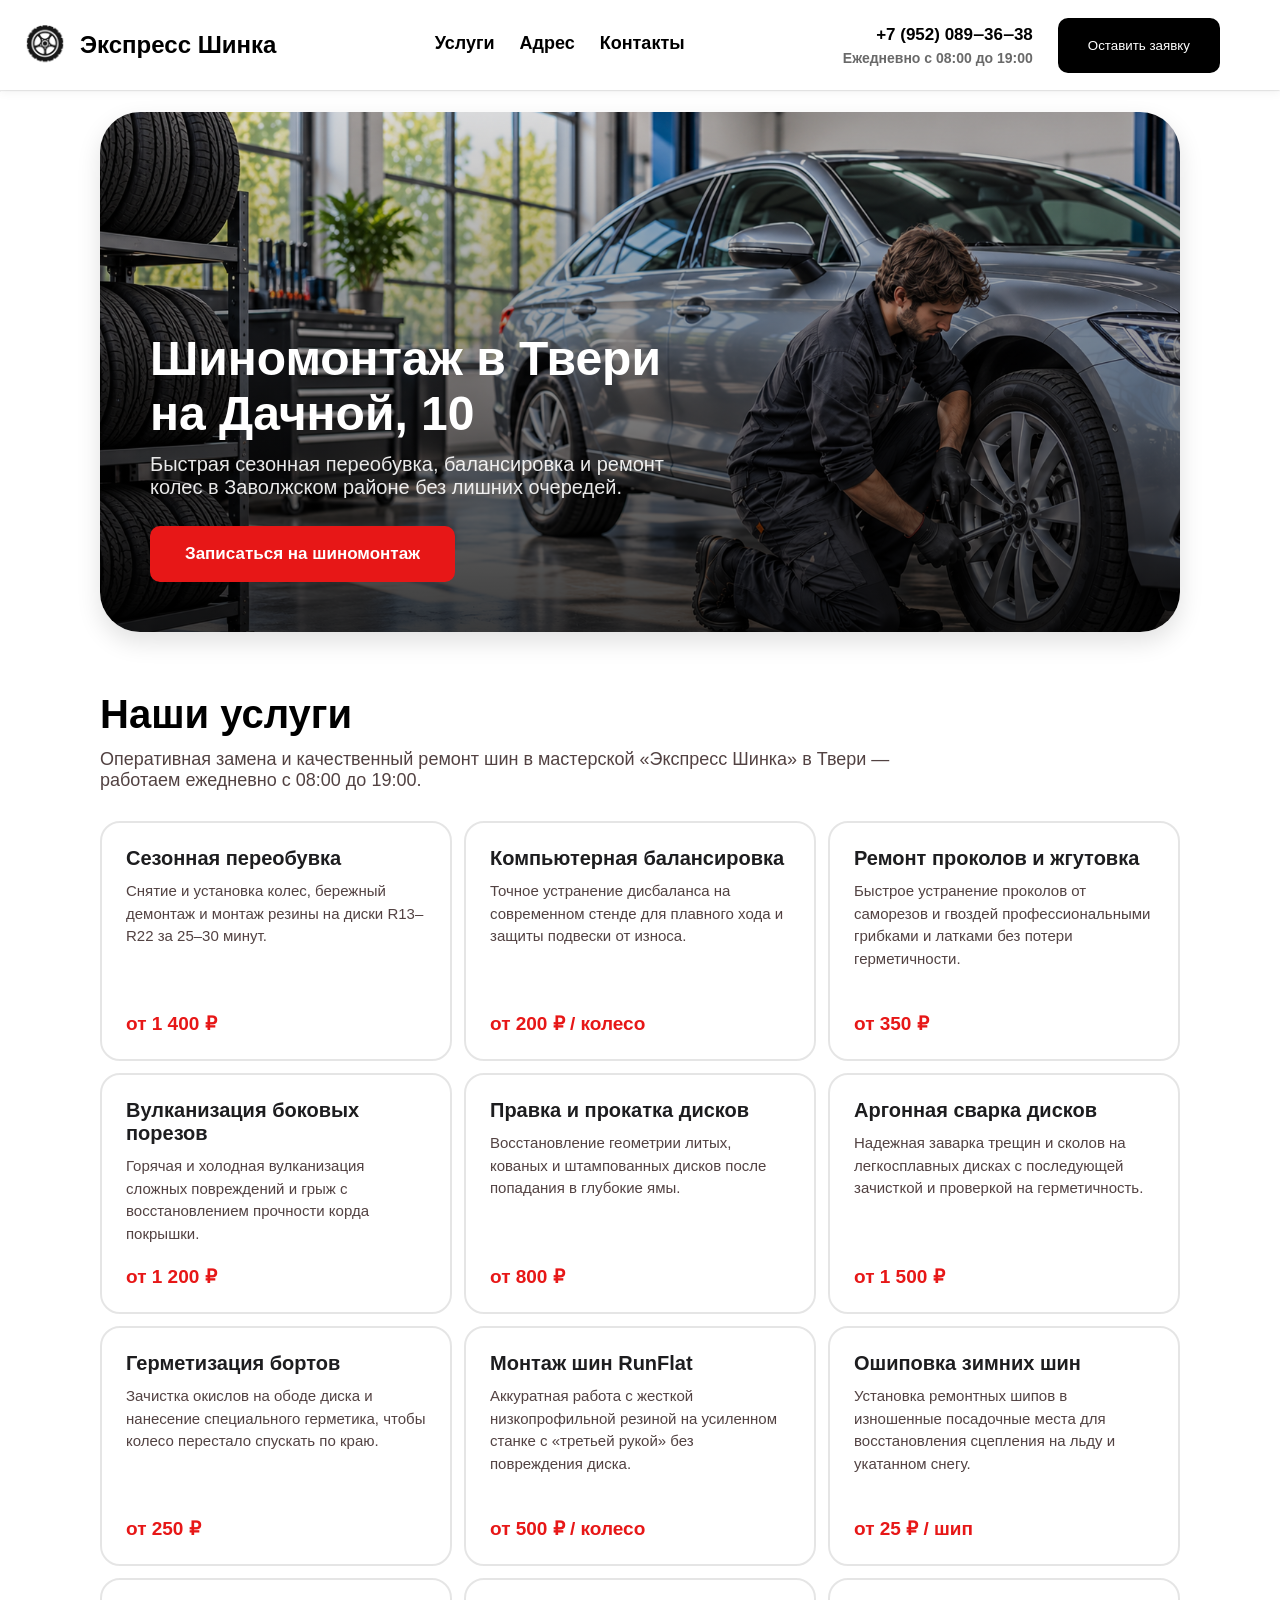
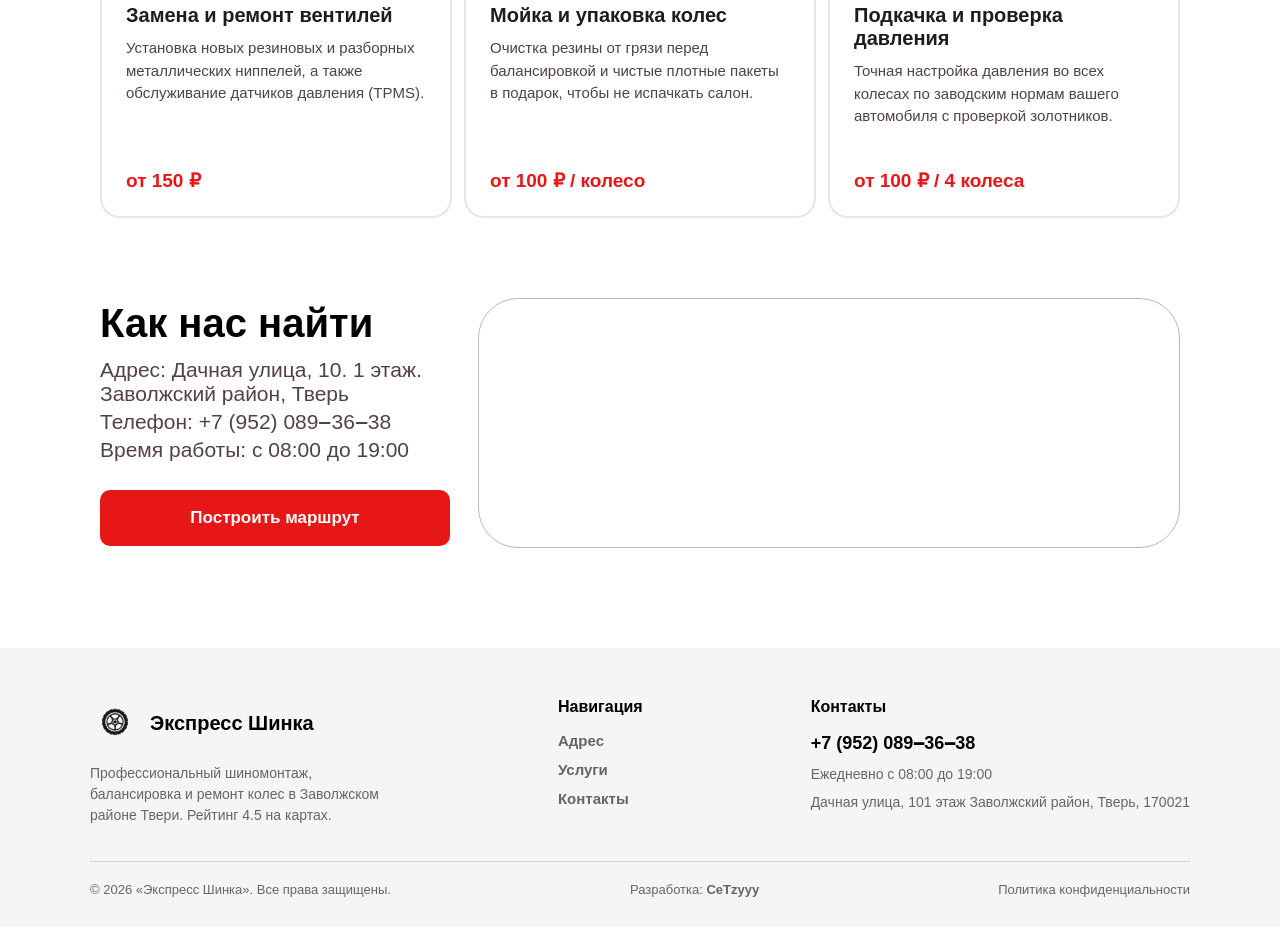
==== index.html @ 4cb29569 "Update index.html" ====
<!doctype html>
<html lang="ru">
  <head>
    <meta charset="UTF-8" />
    <meta name="viewport" content="width=device-width, initial-scale=1.0" />

    <meta name="viewport" content="width=device-width, initial-scale=1.0" />
    <title>Экспресс Шинка</title>
    <link rel="shortcut icon" href="images/favicon.ico" type="image/x-icon" />
    <link rel="stylesheet" href="style.css" />
  </head>
  <body>
    <header class="header">
      <div class="logo-container">
        <img src="images/logo.png" alt="Logo" class="logo-img" />
        <span class="logo">Экспресс Шинка </span>
      </div>

      <nav class="services">
        <a href="#services-section">Услуги</a>
        <a href="#address">Адрес</a>
        <a href="#contacts">Контакты</a>
      </nav>

      <ul class="nav">
        <li class="nav-links">
          <a class="phone" href="tel:+79520893638">+7 (952) 089‒36‒38</a>
          <a class="work-hours" href="#work-hours"
            >Ежедневно с 08:00 до 19:00</a
          >
        </li>
        <li>
          <button class="request-btn" type="button">Оставить заявку</button>
        </li>
        <li>
          <a class="phone-btn" href="tel:+79520893638" aria-label="Позвонить">
            <svg
              xmlns="http://www.w3.org/2000/svg"
              width="40"
              height="40"
              viewBox="0 0 40 40"
              fill="none"
            >
              <rect width="40" height="40" rx="10" fill="#F5F5F7" />
              <path
                d="M27.23 23.26l-2.54-.29a1.99 1.99 0 0 0-1.64.57l-1.84 1.84a15.045 15.045 0 0 1-6.59-6.59l1.85-1.85c.43-.43.64-1.03.57-1.64l-.29-2.52a2.001 2.001 0 0 0-1.99-1.77h-1.73c-1.13 0-2.07.94-2 2.07.53 8.54 7.36 15.36 15.89 15.89 1.13.07 2.07-.87 2.07-2v-1.73c.01-1.01-.75-1.86-1.76-1.98z"
                fill="#1D1D1F"
              />
            </svg>
          </a>
        </li>
        <li>
          <button
            class="menu-btn"
            type="button"
            aria-label="Меню"
            aria-expanded="false"
          >
            <svg
              xmlns="http://www.w3.org/2000/svg"
              width="40"
              height="40"
              viewBox="0 0 40 40"
              fill="none"
            >
              <rect width="40" height="40" rx="11" fill="#1C1C1E" />
              <rect
                x="13"
                y="14"
                width="14"
                height="2.8"
                rx="1.4"
                fill="#FFFFFF"
              />
              <rect
                x="13"
                y="18.6"
                width="14"
                height="2.8"
                rx="1.4"
                fill="#FFFFFF"
              />
              <rect
                x="13"
                y="23.2"
                width="9"
                height="2.8"
                rx="1.4"
                fill="#FFFFFF"
              />
            </svg>
          </button>
        </li>
      </ul>
      <nav class="mobile-menu" id="mobileMenu" aria-hidden="true">
        <a href="#services-section">Услуги</a>
        <a href="#address">Адрес</a>
        <a href="#contacts">Контакты</a>
      </nav>
    </header>
    <hr />
    <main>
      <div class="hero-container">
        <div class="hero-text">
          <h1>
            Шиномонтаж в Твери
            <span class="hero-address">на Дачной, 10</span>
          </h1>
          <p class="description">
            Быстрая сезонная переобувка, балансировка и ремонт колес в
            Заволжском районе без лишних очередей.
          </p>
          <button class="cta-button">Записаться на шиномонтаж</button>
        </div>
      </div>
      <div id="services-section" class="services-section">
        <div class="text-container">
          <h2 class="title">Наши услуги</h2>
          <p class="description">
            Оперативная замена и качественный ремонт шин в мастерской «Экспресс
            Шинка» в Твери — работаем ежедневно с 08:00 до 19:00.
          </p>
        </div>
        <div class="services-items">
          <div class="services-item" data-service="Сезонная переобувка">
            <h3 class="service-title">Сезонная переобувка</h3>
            <p class="service-description">
              Снятие и установка колес, бережный демонтаж и монтаж резины на
              диски R13–R22 за 25–30 минут.
            </p>
            <span class="service-price">от 1 400 ₽</span>
          </div>
          <div class="services-item" data-service="Компьютерная балансировка">
            <h3 class="service-title">Компьютерная балансировка</h3>
            <p class="service-description">
              Точное устранение дисбаланса на современном стенде для плавного
              хода и защиты подвески от износа.
            </p>
            <span class="service-price">от 200 ₽ / колесо</span>
          </div>
          <div class="services-item" data-service="Ремонт проколов и жгутовка">
            <h3 class="service-title">Ремонт проколов и жгутовка</h3>
            <p class="service-description">
              Быстрое устранение проколов от саморезов и гвоздей
              профессиональными грибками и латками без потери герметичности.
            </p>
            <span class="service-price">от 350 ₽</span>
          </div>
          <div
            class="services-item"
            data-service="Вулканизация боковых порезов"
          >
            <h3 class="service-title">Вулканизация боковых порезов</h3>
            <p class="service-description">
              Горячая и холодная вулканизация сложных повреждений и грыж с
              восстановлением прочности корда покрышки.
            </p>
            <span class="service-price">от 1 200 ₽</span>
          </div>
          <div class="services-item" data-service="Правка и прокатка дисков">
            <h3 class="service-title">Правка и прокатка дисков</h3>
            <p class="service-description">
              Восстановление геометрии литых, кованых и штампованных дисков
              после попадания в глубокие ямы.
            </p>
            <span class="service-price">от 800 ₽</span>
          </div>
          <div class="services-item" data-service="Аргонная сварка дисков">
            <h3 class="service-title">Аргонная сварка дисков</h3>
            <p class="service-description">
              Надежная заварка трещин и сколов на легкосплавных дисках с
              последующей зачисткой и проверкой на герметичность.
            </p>
            <span class="service-price">от 1 500 ₽</span>
          </div>
          <div class="services-item" data-service="Герметизация бортов">
            <h3 class="service-title">Герметизация бортов</h3>
            <p class="service-description">
              Зачистка окислов на ободе диска и нанесение специального
              герметика, чтобы колесо перестало спускать по краю.
            </p>
            <span class="service-price">от 250 ₽</span>
          </div>
          <div class="services-item" data-service="Монтаж шин RunFlat">
            <h3 class="service-title">Монтаж шин RunFlat</h3>
            <p class="service-description">
              Аккуратная работа с жесткой низкопрофильной резиной на усиленном
              станке с «третьей рукой» без повреждения диска.
            </p>
            <span class="service-price">от 500 ₽ / колесо</span>
          </div>
          <div class="services-item" data-service="Ошиповка зимних шин">
            <h3 class="service-title">Ошиповка зимних шин</h3>
            <p class="service-description">
              Установка ремонтных шипов в изношенные посадочные места для
              восстановления сцепления на льду и укатанном снегу.
            </p>
            <span class="service-price">от 25 ₽ / шип</span>
          </div>
          <div class="services-item" data-service="Замена и ремонт вентилей">
            <h3 class="service-title">Замена и ремонт вентилей</h3>
            <p class="service-description">
              Установка новых резиновых и разборных металлических ниппелей, а
              также обслуживание датчиков давления (TPMS).
            </p>
            <span class="service-price">от 150 ₽</span>
          </div>
          <div class="services-item" data-service="Мойка и упаковка колес">
            <h3 class="service-title">Мойка и упаковка колес</h3>
            <p class="service-description">
              Очистка резины от грязи перед балансировкой и чистые плотные
              пакеты в подарок, чтобы не испачкать салон.
            </p>
            <span class="service-price">от 100 ₽ / колесо</span>
          </div>
          <div
            class="services-item"
            data-service="Подкачка и проверка давления"
          >
            <h3 class="service-title">Подкачка и проверка давления</h3>
            <p class="service-description">
              Точная настройка давления во всех колесах по заводским нормам
              вашего автомобиля с проверкой золотников.
            </p>
            <span class="service-price">от 100 ₽ / 4 колеса</span>
          </div>
        </div>
      </div>
      <div id="preloader" class="preloader">
        <img
          src="images/logo.png"
          alt="Загрузка..."
          class="logo-spinner"
          draggable="false"
        />
      </div>
      <div id="address" class="map-wrapper">
        <div class="map-text">
          <h2>Как нас найти</h2>
          <ul class="map-text-address">
            <li>Адрес: Дачная улица, 10. ​1 этаж. Заволжский район, Тверь</li>
            <li>Телефон: +7 (952) 089‒36‒38</li>
            <li>Время работы: с 08:00 до 19:00</li>
          </ul>
          <a
            href="https://2gis.ru/tver/directions/points/35.898308%2C56.891932%3B6615297607869722%7C35.898296%2C56.891942%3B6615284722958337/firm/70000001074367140/35.898527%2C56.891854?m=35.898395%2C56.891757%2F21%2Fp%2F18.84%2Fr%2F-5.68"
            target="_blank"
            rel="noopener noreferrer"
            class="route-button"
          >
            Построить маршрут
          </a>
        </div>
        <iframe
          id="map_578209802"
          frameborder="0"
          width="100%"
          height="600px"
          src="https://makemap.2gis.ru/widget?data=[base64]"
          sandbox="allow-modals allow-forms allow-scripts allow-same-origin allow-popups allow-top-navigation-by-user-activation"
        ></iframe>
      </div>
    </main>
    <footer id="contacts" class="footer">
      <div class="footer-container">
        <div class="footer-top">
          <div class="footer-brand">
            <div class="logo-container">
              <img src="images/logo.png" alt="Logo" class="logo-img" />
              <span class="logo">Экспресс Шинка</span>
            </div>
            <p class="footer-desc">
              Профессиональный шиномонтаж, балансировка и ремонт колес в
              Заволжском районе Твери. Рейтинг 4.5 на картах.
            </p>
          </div>

          <nav class="footer-nav">
            <h4>Навигация</h4>
            <a href="#address">Адрес</a>
            <a href="#services-section">Услуги</a>
            <a href="#contacts">Контакты</a>
          </nav>

          <div class="footer-contacts">
            <h4>Контакты</h4>
            <a class="footer-phone" href="tel:+79520893638"
              >+7 (952) 089‒36‒38</a
            >
            <span class="footer-hours">Ежедневно с 08:00 до 19:00</span>
            <span class="footer-address"
              >Дачная улица, 10​1 этаж Заволжский район, Тверь, 170021</span
            >
          </div>
        </div>

        <hr class="footer-divider" />
        <div class="footer-bottom">
          <p>© 2026 «Экспресс Шинка». Все права защищены.</p>
          <a href="https://t.me/CeTzyyy" class="dev-credit">Разработка: <strong>CeTzyyy</strong></a>
          <a href="privacy.html">Политика конфиденциальности</a>
        </div>
      </div>
    </footer>
    <div class="modal-overlay" id="requestModal" aria-hidden="true">
      <div
        class="modal"
        role="dialog"
        aria-modal="true"
        aria-labelledby="modalTitle"
      >
        <button class="modal-close" type="button" aria-label="Закрыть">
          &times;
        </button>

        <h2 id="modalTitle" class="modal-title">Оставить заявку</h2>
        <p class="modal-subtitle">
          Перезвоним в течение 5 минут и подберём удобное время.
        </p>

        <form class="request-form" id="requestForm" novalidate>
          <div class="form-field">
            <label for="reqName">Ваше имя</label>
            <input
              type="text"
              id="reqName"
              name="name"
              placeholder="Иван"
              autocomplete="name"
              required
              minlength="2"
            />
            <!-- Honeypot: люди не видят, боты заполняют -->
            <input
              type="text"
              name="website"
              tabindex="-1"
              autocomplete="off"
              style="
                position: absolute;
                left: -9999px;
                width: 1px;
                height: 1px;
                opacity: 0;
              "
              aria-hidden="true"
            />
            <span class="form-error" data-error-for="reqName"></span>
          </div>

          <div class="form-field">
            <label for="reqPhone">Телефон</label>
            <input
              type="tel"
              id="reqPhone"
              name="phone"
              placeholder="+7 (___) ___-__-__"
              autocomplete="tel"
              required
              inputmode="tel"
            />
            <span class="form-error" data-error-for="reqPhone"></span>
          </div>

          <div class="form-field">
            <label for="reqService">Услуга</label>
            <select id="reqService" name="service">
              <option value="">— выберите услугу —</option>
              <option>Сезонная переобувка</option>
              <option>Компьютерная балансировка</option>
              <option>Ремонт проколов и жгутовка</option>
              <option>Вулканизация боковых порезов</option>
              <option>Правка и прокатка дисков</option>
              <option>Аргонная сварка дисков</option>
              <option>Герметизация бортов</option>
              <option>Монтаж шин RunFlat</option>
              <option>Ошиповка зимних шин</option>
              <option>Замена и ремонт вентилей</option>
              <option>Мойка и упаковка колес</option>
              <option>Подкачка и проверка давления</option>
              <option>Другое</option>
            </select>
            <span class="form-error" data-error-for="reqService"></span>
          </div>

          <div class="form-field">
            <label for="reqComment"
              >Комментарий <span class="optional">(необязательно)</span></label
            >
            <textarea
              id="reqComment"
              name="comment"
              rows="2"
              placeholder="Например: R17, летняя резина"
            ></textarea>
          </div>

          <label class="form-consent">
            <input type="checkbox" name="consent" required />
            <span>
              Согласен с
              <a href="privacy.html" target="_blank"
                >политикой конфиденциальности</a
              >
            </span>
          </label>
          <span class="form-error" data-error-for="consent"></span>

          <button type="submit" class="form-submit">Отправить заявку</button>

          <p class="form-status" id="formStatus" role="status"></p>
        </form>
      </div>
    </div>
    <script src="script-modal.js"></script>
    <script>
      window.addEventListener("load", function () {
        const preloader = document.getElementById("preloader");
        preloader.classList.add("hidden");
      });
    </script>
    <script>
      const heroBox = document.querySelector(".hero-text");

      heroBox.addEventListener("mousemove", (e) => {
        const rect = heroBox.getBoundingClientRect();
        const x = (e.clientX - rect.left) / rect.width - 0.5;
        const y = (e.clientY - rect.top) / rect.height - 0.5;

        heroBox.style.setProperty("--bg-x", `${-x * 35}px`);
        heroBox.style.setProperty("--bg-y", `${-y * 35}px`);
      });

      heroBox.addEventListener("mouseleave", () => {
        heroBox.style.setProperty("--bg-x", "0px");
        heroBox.style.setProperty("--bg-y", "0px");
      });
    </script>
  </body>
</html>
---- style.css ----
/* Общие стили */

html {
  scroll-behavior: smooth;
}

* {
  margin: 0;
  padding: 0;
  font-family: Arial, sans-serif;
  box-sizing: border-box;
}

body {
  background-color: hsl(0, 0%, 100%);
  overflow-x: hidden;
  min-height: 100vh;
  display: flex;
  flex-direction: column;
}

main {
  flex: 1;
  width: 100%;
}

hr {
  opacity: 0.2;
}

.header .nav li a,
.header button,
.header .nav svg {
  transition: 0.3s ease;
}

/* БЛОК-1 Шапка */

.header {
  display: flex;
  position: sticky;
  top: 0;
  z-index: 1000;
  backdrop-filter: blur(15px);
  background-color: #ffffff99;
  box-shadow: 0 2px 10px rgba(0, 0, 0, 0.06);
  align-items: center;
  justify-content: space-between;
  padding: 10px;
  margin: 0 auto;
  width: 100%;
}

.header .nav .nav-links .phone,
.header .request-btn {
  white-space: nowrap;
}

.header .nav {
  display: flex;
  list-style: none;
  flex-direction: row;
  gap: 25px;
  align-items: center;
  font-weight: 500;
}

.header .logo-container {
  display: flex;
  align-items: center;
}

.header .logo-container .logo {
  font-size: 24px;
  font-weight: 900;
  color: #000000;
}

.header .logo-container .logo-img {
  width: 70px;
  height: 70px;
  transition: 0.5s all;
}

.header .logo-container .logo-img:hover {
  animation: wheelRotate 1s ease-in-out infinite;
}

.header .nav .nav-links {
  display: flex;
  flex-direction: column;
  align-items: flex-end;
  gap: 5px;
}

.header .services {
  display: flex;
  align-items: center;
  justify-content: flex-start;
  gap: 25px;
  font-size: 18px;
  font-weight: 600;
  margin: 0 auto;
}

.header .services a {
  position: relative;
  text-decoration: none;
  color: #000000;
  padding-bottom: 4px;
  transition: color 0.3s ease;
}

.header .services a::after {
  content: "";
  position: absolute;
  left: 0;
  bottom: 0;
  width: 0;
  height: 2px;
  background-color: #000000;
  transition: width 0.4s ease;
}

.header .services a:hover {
  color: #524242;
}

.header .services a:hover::after {
  width: 100%;
}

.header .nav .nav-links .phone {
  font-size: 17px;
  font-weight: 700;
}

.header .nav .nav-links .work-hours {
  font-size: 14px;
  color: #00000096;
  font-weight: 700;
}

.header .nav li a {
  text-decoration: none;
  color: #000000;
}

.header .nav li a:hover {
  color: #524242;
}

.header .request-btn {
  padding: 20px 30px;
  background-color: #000000;
  color: #ffffff;
  border: none;
  cursor: pointer;
  border-radius: 10px;
}

.header .request-btn:hover {
  background-color: #524242;
}

.header .nav svg {
  display: none;
}

.header .nav svg:hover {
  cursor: pointer;
  opacity: 0.8;
}

.header .nav .phone-btn {
  display: inline-flex;
  align-items: center;
  justify-content: center;
  border-radius: 10px;
  transition:
    transform 0.2s ease,
    opacity 0.2s ease;
}

.header .nav .phone-btn:hover {
  transform: scale(1.05);
  opacity: 0.85;
}

/* Прелоадер */

.preloader {
  position: fixed;
  top: 0;
  left: 0;
  width: 100%;
  height: 100%;
  background-color: #ffffff;
  display: flex;
  justify-content: center;
  align-items: center;
  z-index: 9999;
  transition:
    opacity 0.4s ease,
    visibility 0.4s ease;
}

.preloader.hidden {
  opacity: 0;
  visibility: hidden;
}

.logo-spinner {
  width: 170px;
  height: 170px;
  object-fit: contain;
  user-select: none;
  animation: wheelRotate 1s infinite;
}

@keyframes wheelRotate {
  0% {
    transform: rotateZ(0);
  }
  100% {
    transform: rotateZ(360deg);
  }
}

/* БЛОК-2 Hero */

.hero-container {
  padding: 20px 10px;
  max-width: 1100px;
  margin: 0 auto;
}

.hero-container .hero-text {
  position: relative;
  overflow: hidden;
  display: flex;
  flex-direction: column;
  justify-content: flex-end;
  align-items: flex-start;
  min-height: 520px;
  gap: 12px;
  color: #ffffff;
  padding: 50px;
  border-radius: 40px;
  transition:
    transform 0.4s cubic-bezier(0.25, 0.8, 0.25, 1),
    box-shadow 0.4s ease;
  box-shadow: 0 10px 25px rgba(0, 0, 0, 0.12);
}

.hero-container .hero-text::before {
  content: "";
  position: absolute;
  inset: -25px;
  background:
    linear-gradient(180deg, rgba(0, 0, 0, 0.1) 0%, rgba(0, 0, 0, 0.8) 100%),
    url("images/main.png");
  background-size: cover;
  background-position: center;
  z-index: -1;
  transform: translate3d(var(--bg-x, 0px), var(--bg-y, 0px), 0) scale(1);
  transition: transform 0.25s ease-out;
}

.hero-container .hero-text:hover {
  transform: translateY(-6px);
  box-shadow: 0 24px 48px rgba(0, 0, 0, 0.28);
}

.hero-container .hero-text:hover::before {
  transform: translate3d(var(--bg-x, 0px), var(--bg-y, 0px), 0) scale(1.04);
}

.hero-container .hero-text > * {
  position: relative;
  z-index: 1;
}

.hero-container .hero-text h1 {
  font-size: 48px;
  font-weight: 900;
  line-height: 1.15;
  max-width: 58%;
}

.hero-container .hero-text .description {
  font-size: 20px;
  font-weight: 500;
  max-width: 58%;
  color: #ffffffe7;
}

.hero-container button {
  margin-top: 15px;
  padding: 18px 35px;
  font-weight: 700;
  font-size: 17px;
  white-space: nowrap;
  background-color: #e71717;
  color: #ffffff;
  border: none;
  cursor: pointer;
  border-radius: 10px;
  transition: 0.3s ease;
}

.hero-container button:hover {
  background-color: #b51515;
}

/* БЛОК-3 Services */

.services-section {
  padding: 40px 10px;
  max-width: 1100px;
  margin: 0 auto;
  width: 100%;
  box-sizing: border-box;
}

.services-section .text-container {
  display: flex;
  gap: 12px;
  width: 80%;
  flex-direction: column;
  margin-bottom: 30px;
}

.services-section .text-container .title {
  font-weight: 700;
  font-size: 40px;
}

.services-section .text-container .description {
  color: #524242;
  font-weight: 500;
  font-size: 18px;
}

.services-section .services-items {
  display: grid;
  gap: 12px;
  grid-template-columns: repeat(auto-fit, minmax(300px, 1fr));
}

.services-section .services-items .services-item {
  display: flex;
  flex-direction: column;
  align-items: flex-start;
  text-align: start;
  padding: 24px;
  width: 100%;
  min-height: 240px;
  box-sizing: border-box;
  border: 2px solid #0000001a;
  border-radius: 20px;
  transition:
    border-color 0.2s ease,
    transform 0.2s ease;
}

.services-section .services-items .services-item:hover {
  cursor: pointer;
  border-color: #e717174b;
}

.services-section .services-items .service-title {
  font-size: 20px;
  font-weight: 700;
  margin: 0 0 10px 0;
  color: #1d1d1f;
}

.services-section .services-items .service-description {
  font-size: 15px;
  line-height: 1.5;
  color: #524242;
  margin: 0 0 20px 0;
}

.services-section .services-items .service-price {
  margin-top: auto;
  font-size: 19px;
  font-weight: 700;
  color: #e71717;
}

/* БЛОК-4 Map */

.map-wrapper {
  display: flex;
  padding: 40px 10px;
  max-width: 1100px;
  margin: 0 auto;
  width: 100%;
  justify-content: space-between;
}

.map-wrapper iframe {
  width: 65%;
  height: 250px;
  border-radius: 40px;
  border: 1px solid rgba(0, 0, 0, 0.275);
}

.map-wrapper .map-text {
  display: flex;
  gap: 10px;
  justify-content: space-evenly;
  flex-direction: column;
}

.map-wrapper .map-text h2 {
  font-size: 40px;
}

.map-wrapper .map-text .map-text-address {
  display: flex;
  width: 350px;
  flex-direction: column;
  gap: 4px;
  list-style: none;
  color: #524242;
  font-weight: 400;
  font-size: 21px;
}

.map-wrapper .map-text .route-button {
  display: inline-block;
  box-sizing: border-box;
  margin-top: 15px;
  padding: 18px 35px;
  font-weight: 700;
  text-decoration: none;
  text-align: center;
  font-size: 17px;
  width: 350px;
  max-width: 100%;
  white-space: nowrap;
  background-color: #e71717;
  color: #ffffff;
  border: none;
  cursor: pointer;
  border-radius: 10px;
  transition: background-color 0.3s ease;
}

.map-wrapper .map-text .route-button:hover {
  background-color: #b51515;
}

/* БЛОК-5 Footer */

.footer {
  background-color: #f5f5f7;
  margin-top: 60px;
  padding: 50px 10px 30px;
  color: #000000;
}

.footer-container {
  max-width: 1100px;
  margin: 0 auto;
}

.footer-top {
  display: flex;
  justify-content: space-between;
  align-items: flex-start;
  gap: 40px;
  margin-bottom: 35px;
}

.footer-brand {
  max-width: 300px;
}

.footer-brand .logo-container {
  display: flex;
  align-items: center;
  gap: 10px;
  margin-bottom: 15px;
}

.footer-brand .logo-img {
  width: 50px;
  height: 50px;
}

.footer-brand .logo {
  font-size: 20px;
  font-weight: 900;
}

.footer-desc {
  font-size: 14px;
  line-height: 1.5;
  color: #00000096;
}

.footer-nav,
.footer-contacts {
  display: flex;
  flex-direction: column;
  gap: 12px;
}

.footer h4 {
  font-size: 16px;
  font-weight: 700;
  margin-bottom: 4px;
}

.footer-nav a,
.footer-contacts a {
  text-decoration: none;
  color: #00000096;
  font-size: 15px;
  font-weight: 600;
  transition: 0.3s ease;
}

.footer-nav a:hover,
.footer-contacts a:hover {
  color: #000000;
}

.footer-contacts .footer-phone {
  font-size: 18px;
  font-weight: 700;
  color: #000000;
}

.footer-hours,
.footer-address {
  font-size: 14px;
  color: #00000096;
}

.footer-divider {
  border: none;
  border-top: 1px solid #000000;
  opacity: 0.15;
  margin-bottom: 20px;
}

.footer-bottom {
  display: flex;
  justify-content: space-between;
  align-items: center;
  font-size: 13px;
  color: #00000096;
}

.footer-bottom a {
  color: #00000096;
  text-decoration: none;
  transition: 0.3s ease;
}

.footer-bottom a:hover {
  color: #000000;
}

/* БЛОК-6 Модальное окно заявки */

.modal-overlay {
  position: fixed;
  inset: 0;
  background: rgba(0, 0, 0, 0.55);
  backdrop-filter: blur(4px);
  display: flex;
  align-items: center;
  justify-content: center;
  padding: 20px;
  z-index: 10000;
  opacity: 0;
  visibility: hidden;
  transition:
    opacity 0.25s ease,
    visibility 0.25s ease;
}

.modal-overlay.open {
  opacity: 1;
  visibility: visible;
}

.modal {
  position: relative;
  background: #ffffff;
  border-radius: 24px;
  padding: 36px 32px 32px;
  width: 100%;
  max-width: 460px;
  max-height: 90vh;
  overflow-y: auto;
  box-shadow: 0 25px 60px rgba(0, 0, 0, 0.3);
  transform: translateY(20px) scale(0.98);
  transition: transform 0.3s cubic-bezier(0.25, 0.8, 0.25, 1);
}

.modal-overlay.open .modal {
  transform: translateY(0) scale(1);
}

.modal-close {
  position: absolute;
  top: 14px;
  right: 14px;
  width: 36px;
  height: 36px;
  border: none;
  background: #f5f5f7;
  border-radius: 10px;
  font-size: 24px;
  line-height: 1;
  color: #1d1d1f;
  cursor: pointer;
  transition: background 0.2s ease;
}

.modal-close:hover {
  background: #e8e8ec;
}

.modal-title {
  font-size: 26px;
  font-weight: 900;
  margin-bottom: 6px;
  color: #1d1d1f;
}

.modal-subtitle {
  font-size: 15px;
  color: #524242;
  margin-bottom: 24px;
  line-height: 1.5;
}

.form-field {
  display: flex;
  flex-direction: column;
  gap: 6px;
  margin-bottom: 16px;
}

.form-field label {
  font-size: 14px;
  font-weight: 700;
  color: #1d1d1f;
}

.form-field .optional {
  font-weight: 400;
  color: #00000080;
}

.form-field input,
.form-field select,
.form-field textarea {
  width: 100%;
  padding: 14px 16px;
  font-size: 16px;
  font-family: inherit;
  color: #1d1d1f;
  background: #f5f5f7;
  border: 2px solid transparent;
  border-radius: 12px;
  outline: none;
  transition:
    border-color 0.2s ease,
    background 0.2s ease;
  box-sizing: border-box;
}

.form-field textarea {
  resize: vertical;
  min-height: 60px;
}

.form-field input:focus,
.form-field select:focus,
.form-field textarea:focus {
  background: #ffffff;
  border-color: #e71717;
}

.form-field input.invalid,
.form-field select.invalid,
.form-field textarea.invalid {
  border-color: #e71717;
  background: #fff5f5;
}

.form-error {
  font-size: 13px;
  color: #e71717;
  min-height: 16px;
  line-height: 1.2;
}

.form-consent {
  display: flex;
  align-items: flex-start;
  gap: 10px;
  font-size: 13px;
  color: #524242;
  line-height: 1.4;
  cursor: pointer;
  margin-bottom: 4px;
}

.form-consent input {
  width: 18px;
  height: 18px;
  margin-top: 2px;
  flex-shrink: 0;
  accent-color: #e71717;
  cursor: pointer;
}

.form-consent a {
  color: #e71717;
  text-decoration: underline;
}

.form-submit {
  width: 100%;
  margin-top: 12px;
  padding: 18px 24px;
  font-size: 17px;
  font-weight: 700;
  color: #ffffff;
  background: #e71717;
  border: none;
  border-radius: 12px;
  cursor: pointer;
  transition:
    background 0.25s ease,
    transform 0.15s ease;
}

.form-submit:hover {
  background: #b51515;
}

.form-submit:active {
  transform: scale(0.98);
}

.form-submit:disabled {
  background: #c0c0c0;
  cursor: not-allowed;
}

.form-status {
  margin-top: 14px;
  font-size: 14px;
  text-align: center;
  min-height: 20px;
}

.form-status.success {
  color: #1a8f3c;
  font-weight: 600;
}

.form-status.error {
  color: #e71717;
  font-weight: 600;
}

body.modal-open {
  overflow: hidden;
}

/* БЛОК-7 Бургер и мобильное меню */

.header .nav .menu-btn {
  background: none;
  border: none;
  padding: 0;
  cursor: pointer;
  border-radius: 11px;
  transition:
    transform 0.2s ease,
    box-shadow 0.2s ease;
  display: inline-flex;
  align-items: center;
  justify-content: center;
}

.header .nav .menu-btn:hover {
  transform: scale(1.06);
  box-shadow: 0 4px 12px rgba(0, 0, 0, 0.15);
}

.header .nav .menu-btn:active {
  transform: scale(0.94);
}

.header .nav .menu-btn svg {
  display: block;
  transition: transform 0.3s ease;
}

.header .nav .menu-btn[aria-expanded="true"] svg {
  transform: rotate(90deg);
}

.header .nav .menu-btn .icon-close {
  display: none;
}

.header .nav .menu-btn[aria-expanded="true"] .icon-burger {
  display: none;
}

.header .nav .menu-btn[aria-expanded="true"] .icon-close {
  display: block;
}

.mobile-menu {
  position: absolute;
  top: calc(100% + 8px);
  right: 10px;
  min-width: 200px;
  background: #ffffff;
  border-radius: 16px;
  border: 1px solid #e5e5e5;
  box-shadow:
    0 4px 12px rgba(0, 0, 0, 0.08),
    0 12px 32px rgba(0, 0, 0, 0.18);
  padding: 8px;
  display: none;
  flex-direction: column;
  gap: 2px;
  z-index: 999;
}

.mobile-menu.open {
  display: flex;
  animation: menuFadeIn 0.18s ease-out;
}

@keyframes menuFadeIn {
  from {
    opacity: 0;
    transform: translateY(-6px);
  }
  to {
    opacity: 1;
    transform: translateY(0);
  }
}

.mobile-menu a {
  padding: 14px 16px;
  border-radius: 10px;
  color: #1d1d1f;
  text-decoration: none;
  font-weight: 600;
  font-size: 16px;
  transition:
    background 0.2s ease,
    color 0.2s ease;
}

.mobile-menu a:hover {
  background: #f5f5f7;
  color: #e71717;
}

/* БЛОК-8 Медиазапросы */

@media (min-width: 751px) {
  .header .nav .menu-btn {
    display: none;
  }
}

@media (max-width: 900px) {
  .header .services {
    display: none;
  }
}

@media (max-width: 750px) {
  /* Hero */
  .hero-container {
    padding: 12px 10px;
  }

  .hero-container .hero-text {
    padding: 24px 20px 28px;
    min-height: 420px;
    border-radius: 24px;
    gap: 10px;
  }

  .hero-container .hero-text h1 {
    font-size: 28px;
    max-width: 100%;
    line-height: 1.2;
  }

  .hero-container .hero-text h1 .hero-address {
    display: none;
  }

  .hero-container .hero-text .description {
    font-size: 15px;
    line-height: 1.4;
    max-width: 100%;
  }

  .hero-container .hero-text button {
    margin-top: 8px;
    padding: 14px 24px;
    font-size: 15px;
    width: 100%;
  }

  /* Шапка */
  .header {
    align-items: center;
    justify-content: space-between;
    gap: 10px;
    width: 100%;
  }

  .header .nav .nav-links,
  .address {
    display: none;
  }

  .header .nav svg {
    display: block;
  }

  .header .nav .phone-btn svg {
    display: block;
    width: 40px;
    height: 40px;
  }

  .header .nav {
    flex-direction: row;
    flex-wrap: nowrap;
    justify-content: flex-end;
    align-items: center;
    gap: 15px;
    width: auto;
  }

  /* Карта */
  .map-wrapper {
    flex-direction: column;
    justify-content: center;
    gap: 20px;
    width: 100%;
    padding: 24px 10px;
  }

  .map-wrapper iframe {
    width: 100%;
    height: 300px;
    border-radius: 20px;
  }

  .map-wrapper .map-text {
    gap: 12px;
  }

  .map-wrapper .map-text h2 {
    font-size: 24px;
    line-height: 1.2;
  }

  .map-wrapper .map-text .map-text-address {
    width: 100%;
    font-size: 15px;
    line-height: 1.5;
    gap: 6px;
    color: #524242;
  }

  .map-wrapper .map-text .route-button {
    width: 100%;
    font-size: 15px;
    padding: 14px 20px;
    margin-top: 8px;
    border-radius: 10px;
  }

  /* Футер */
  .footer {
    margin-top: 24px;
    padding: 32px 16px 20px;
    text-align: center;
  }

  .footer-top {
    flex-direction: column;
    align-items: center;
    text-align: center;
    gap: 24px;
    margin-bottom: 24px;
  }

  .footer-brand {
    max-width: 100%;
    display: flex;
    flex-direction: column;
    align-items: center;
  }

  .footer-brand .logo-container {
    justify-content: center;
    margin-bottom: 10px;
  }

  .footer-brand .logo-img {
    width: 40px;
    height: 40px;
  }

  .footer-brand .logo {
    font-size: 17px;
  }

  .footer-desc {
    font-size: 13px;
    line-height: 1.5;
    color: #00000096;
    max-width: 320px;
    margin: 0 auto;
  }

  .footer-nav,
  .footer-contacts {
    width: 100%;
    max-width: 320px;
    align-items: center;
    gap: 8px;
    margin: 0 auto;
  }

  .footer h4 {
    font-size: 12px;
    text-transform: uppercase;
    letter-spacing: 0.5px;
    color: #00000060;
    margin-bottom: 6px;
    font-weight: 700;
  }

  .footer-nav a,
  .footer-contacts a {
    font-size: 14px;
    padding: 2px 0;
    color: #000000;
    font-weight: 600;
    transition: color 0.2s ease;
  }

  .footer-nav a:hover,
  .footer-contacts a:hover {
    color: #e71717;
  }

  .footer-contacts .footer-phone {
    font-size: 16px;
    margin-bottom: 4px;
  }

  .footer-hours,
  .footer-address {
    font-size: 12px;
    color: #00000070;
    line-height: 1.4;
  }

  .footer-address {
    margin-top: 4px;
  }

  .footer-divider {
    margin: 0 0 14px;
  }

  .footer-bottom {
    flex-direction: column;
    align-items: center;
    text-align: center;
    gap: 6px;
    font-size: 11px;
    color: #00000060;
  }

  .footer-bottom a {
    color: #00000060;
    font-size: 11px;
    padding: 2px 0;
  }

  .footer-bottom a:hover {
    color: #e71717;
  }
}

@media (max-width: 500px) {
  /* Модалка */
  .modal {
    padding: 28px 20px 24px;
    border-radius: 20px;
  }

  .modal-title {
    font-size: 22px;
  }

  /* Hero */
  .hero-container .hero-text {
    min-height: 380px;
    padding: 20px 16px 24px;
    border-radius: 20px;
  }

  .hero-container .hero-text h1 {
    font-size: 24px;
  }

  .hero-container .hero-text .description {
    font-size: 14px;
  }

  .hero-container .hero-text button {
    padding: 13px 20px;
    font-size: 14px;
  }

  /* Шапка */
  .header .logo-container .logo {
    font-size: 18px;
  }

  .header .logo-container .logo-img {
    width: 45px;
    height: 45px;
  }

  .header .nav {
    gap: 10px;
  }

  .header .request-btn {
    padding: 15px;
    font-size: 14px;
  }

  /* Услуги */
  .services-section .text-container {
    width: 100%;
  }

  .services-section .text-container .title {
    font-size: 28px;
  }

  .services-section .services-items {
    grid-template-columns: 1fr;
  }
}

@media (max-width: 450px) {
  .header .request-btn {
    display: none;
  }
}
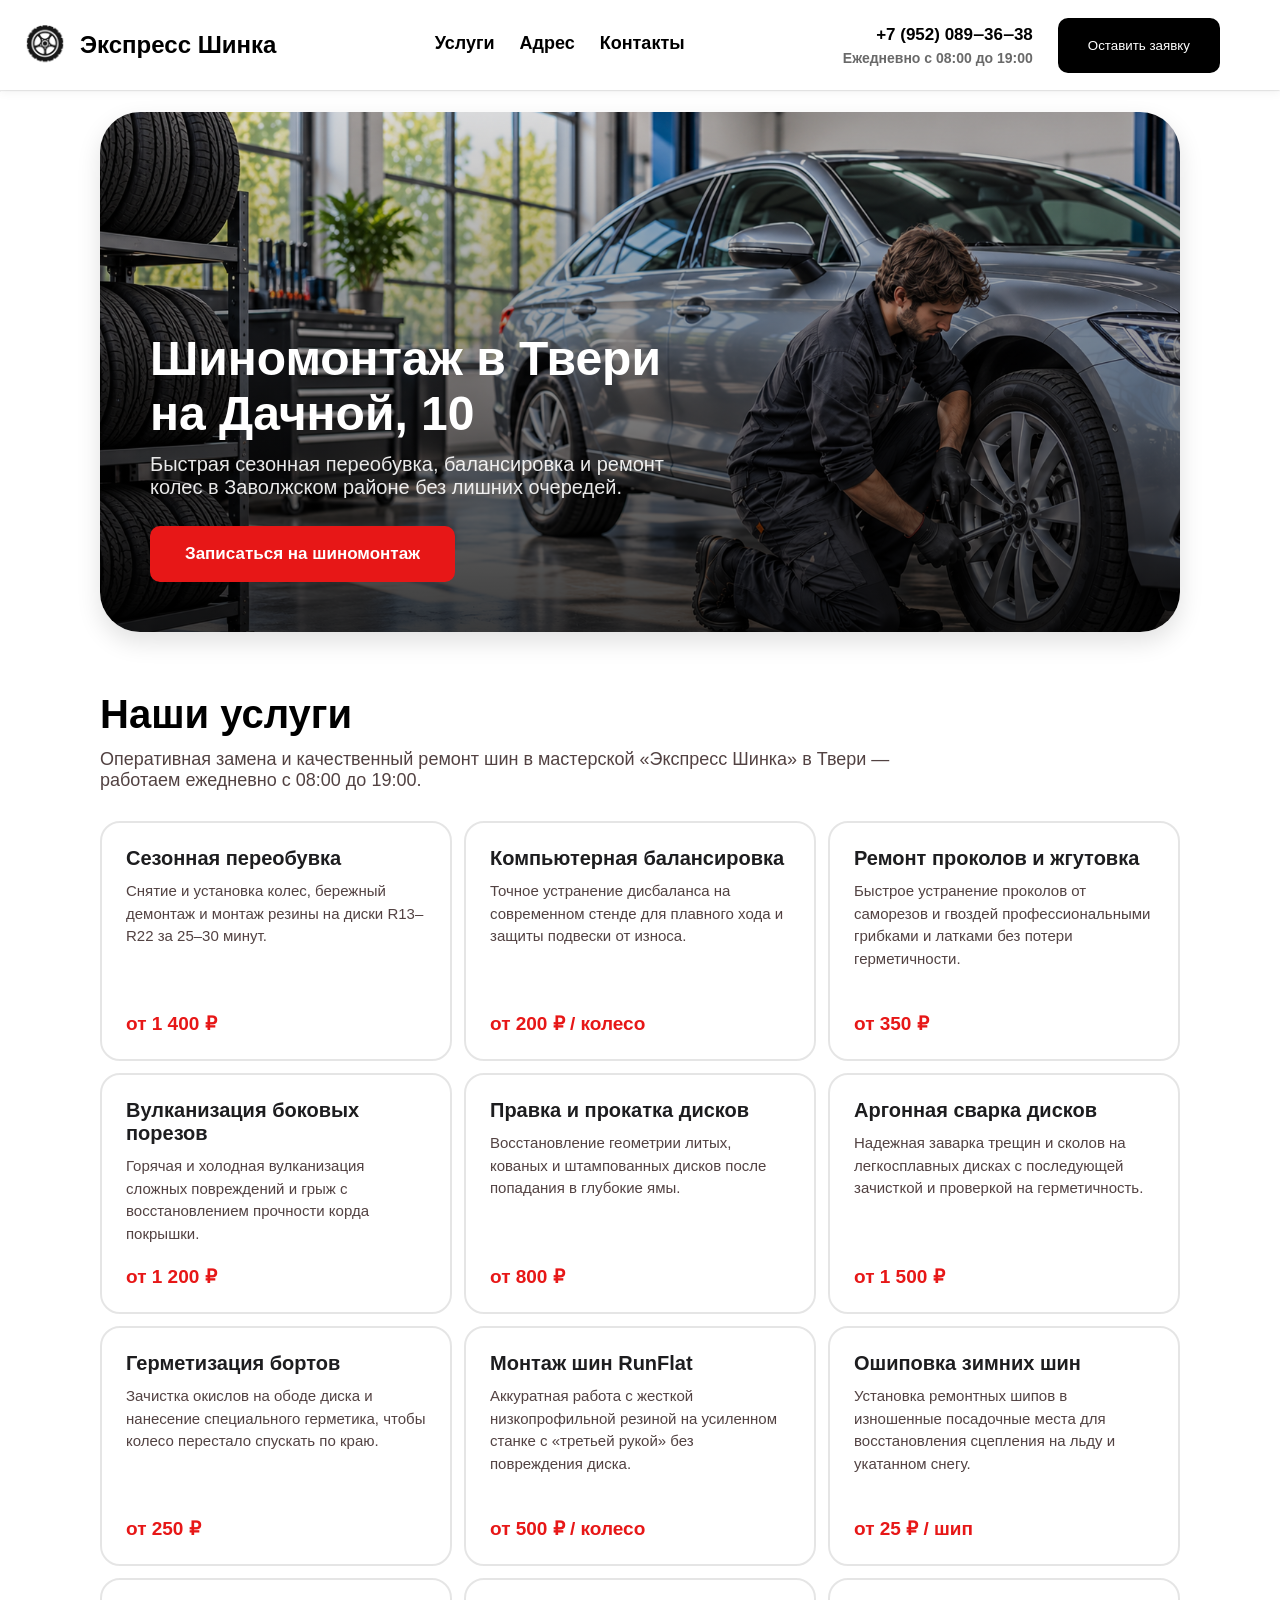
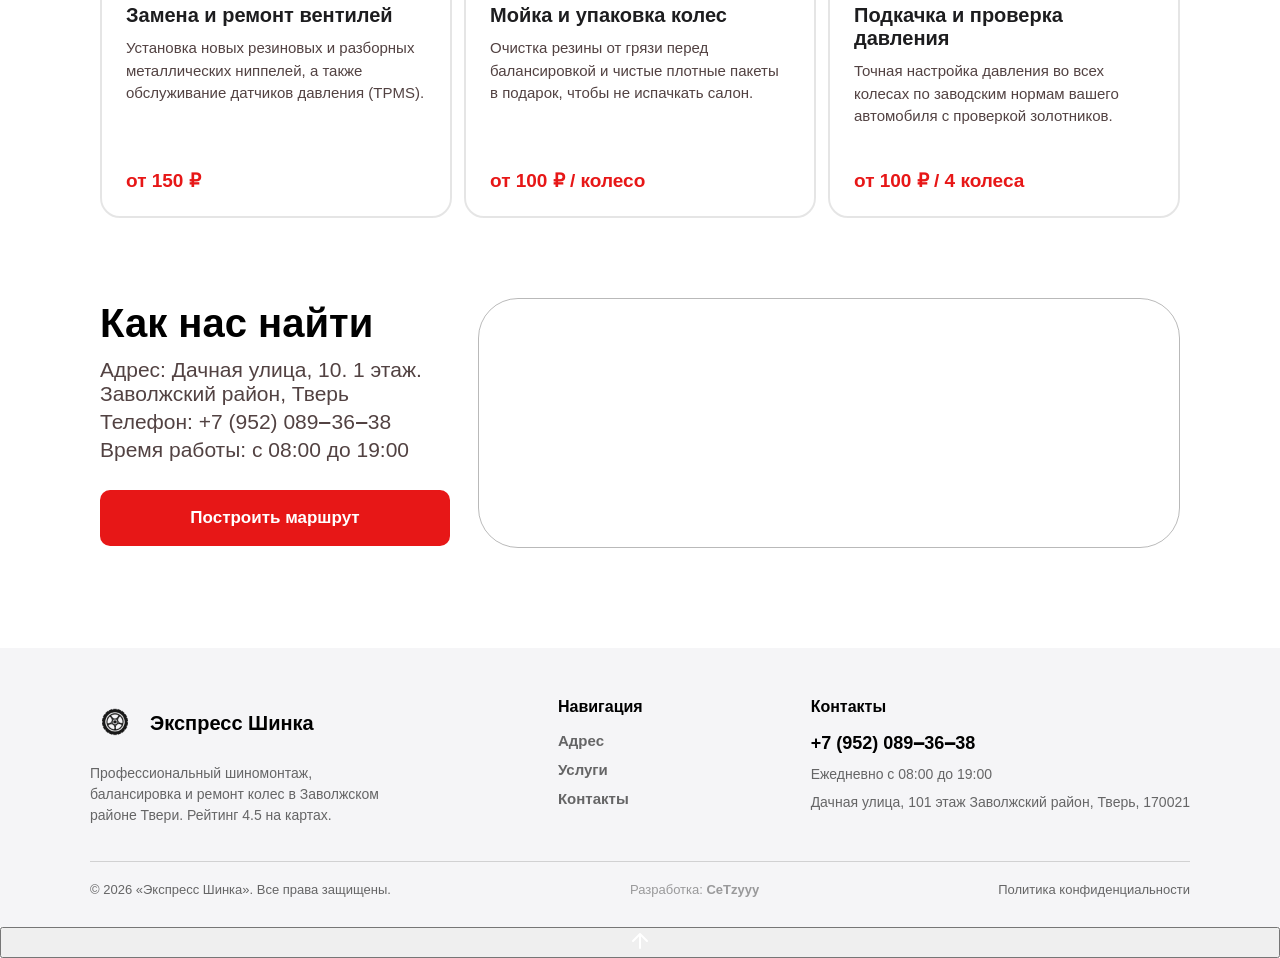
==== commit 8e11d907: "Update index.html" ====
--- a/index.html
+++ b/index.html
@@ -412,6 +412,12 @@
         </form>
       </div>
     </div>
+        <!-- Кнопка Наверх -->
+    <button id="scrollTopBtn" class="scroll-top-btn" aria-label="Наверх">
+      <svg xmlns="http://www.w3.org/2000/svg" width="24" height="24" viewBox="0 0 24 24" fill="none">
+        <path d="M12 19V5M5 12l7-7 7 7" stroke="white" stroke-width="2" stroke-linecap="round" stroke-linejoin="round"/>
+      </svg>
+    </button>
     <script src="script-modal.js"></script>
     <script>
       window.addEventListener("load", function () {
--- a/style.css
+++ b/style.css
@@ -468,6 +468,12 @@
   margin: 0 auto;
 }
 
+.footer-bottom .dev-credit {
+  margin: 0 auto;
+  color: #00000060;
+  font-size: 13px;
+}
+
 .footer-top {
   display: flex;
   justify-content: space-between;
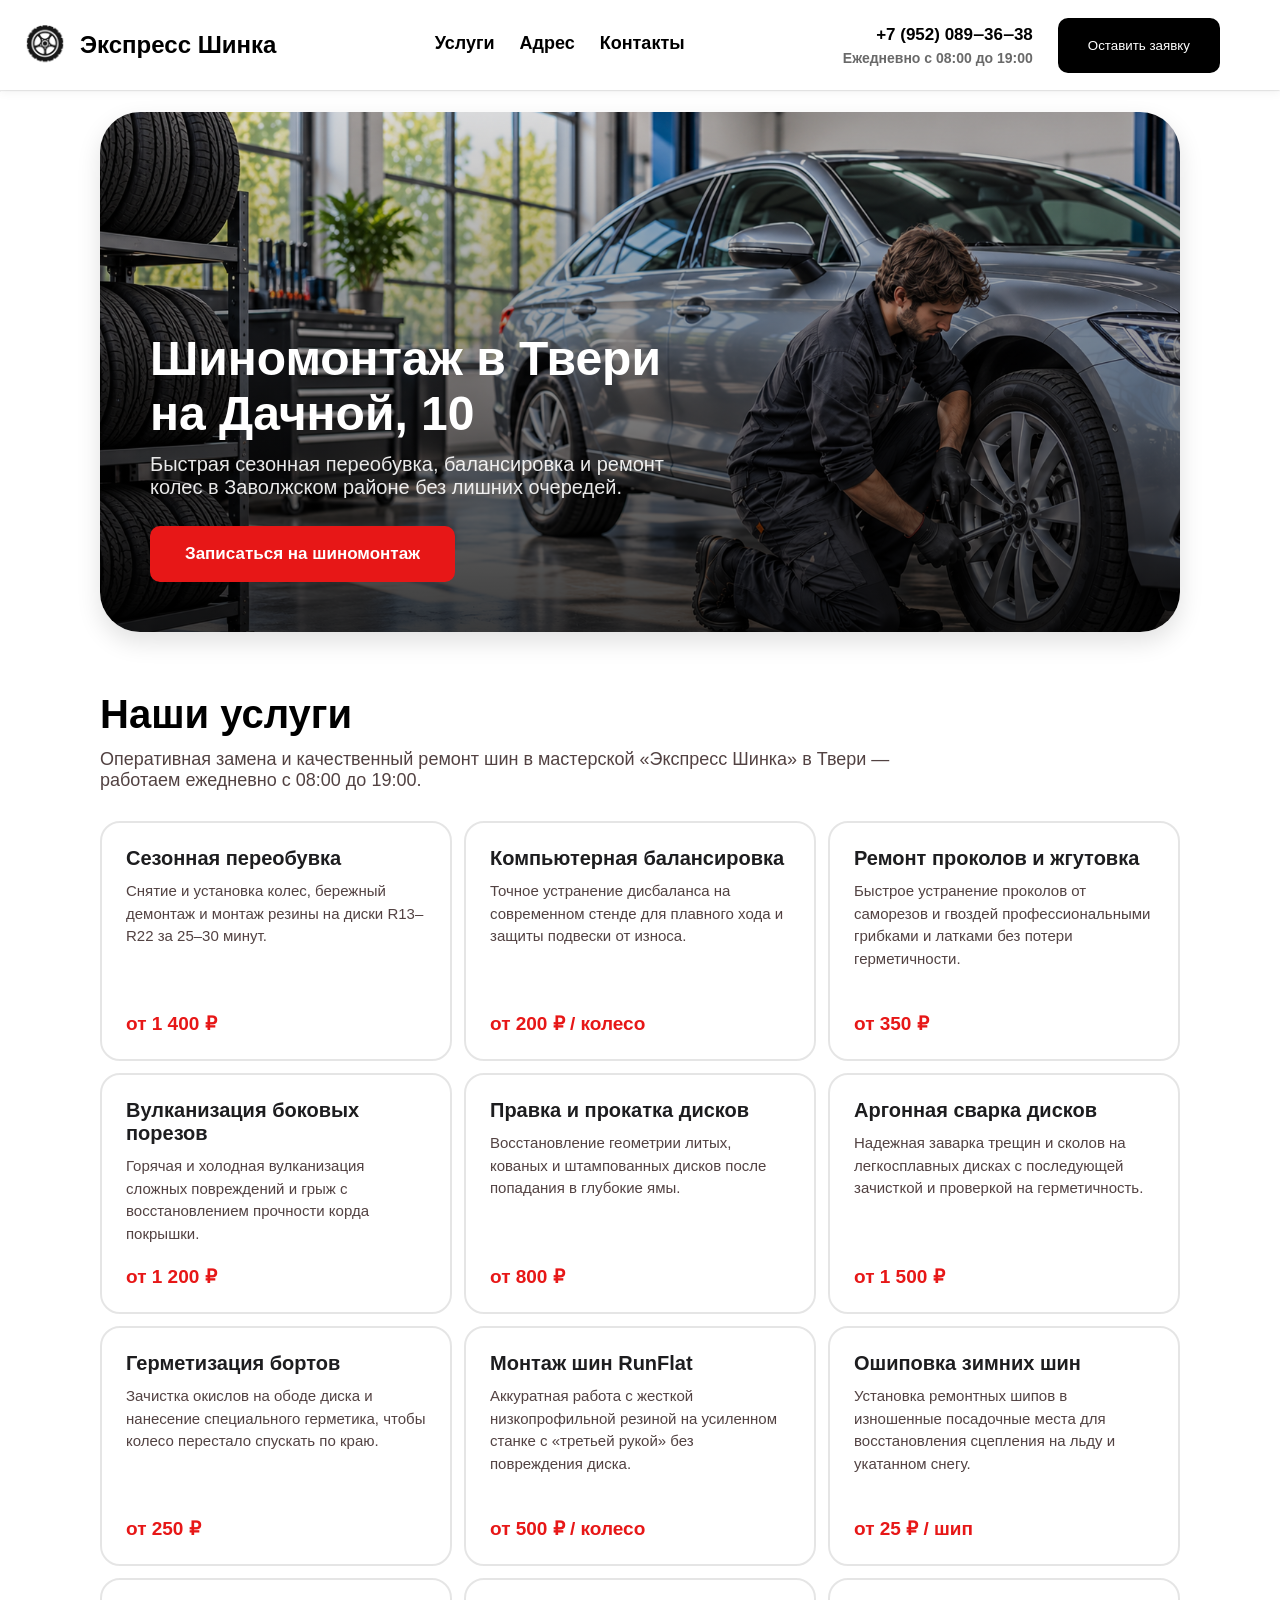
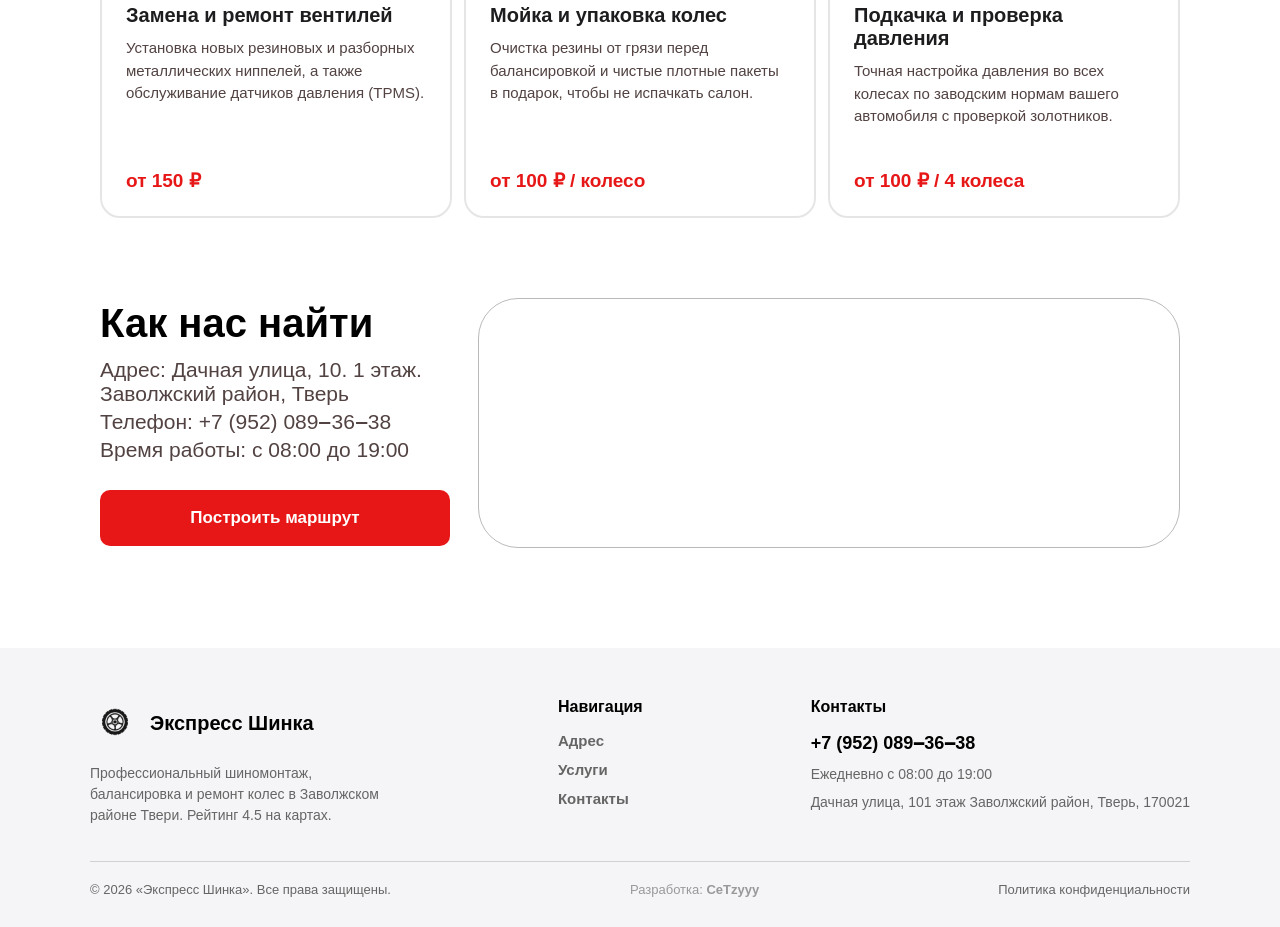
==== commit 42848967: "Update print statement from 'Hello' to 'Goodbye'" ====
--- a/index.html
+++ b/index.html
@@ -3,7 +3,11 @@
   <head>
     <meta charset="UTF-8" />
     <meta name="viewport" content="width=device-width, initial-scale=1.0" />
-
+    <meta property="og:title" content="Экспресс Шинка — шиномонтаж в Твери" />
+    <meta property="og:description" content="Быстрая сезонная переобувка, балансировка и ремонт колес без лишних очередей." />
+    <meta property="og:type" content="website" />
+    <meta property="og:url" content="https://progclubofficial.github.io/-Website-mockup-tire-service-shop/" />
+    <meta property="og:image" content="https://progclubofficial.github.io/-Website-mockup-tire-service-shop/images/main.png" />
     <meta name="viewport" content="width=device-width, initial-scale=1.0" />
     <title>Экспресс Шинка</title>
     <link rel="shortcut icon" href="images/favicon.ico" type="image/x-icon" />
--- a/style.css
+++ b/style.css
@@ -251,6 +251,43 @@
     transform 0.4s cubic-bezier(0.25, 0.8, 0.25, 1),
     box-shadow 0.4s ease;
   box-shadow: 0 10px 25px rgba(0, 0, 0, 0.12);
+}
+
+.scroll-top-btn {
+  position: fixed;
+  bottom: 30px;
+  right: 30px;
+  width: 50px;
+  height: 50px;
+  background-color: #1D1D1F;
+  border: none;
+  border-radius: 50%;
+  cursor: pointer;
+  display: flex;
+  align-items: center;
+  justify-content: center;
+  opacity: 0;
+  visibility: hidden;
+  transition: 0.3s ease;
+  z-index: 999;
+  box-shadow: 0 4px 12px rgba(0,0,0,0.2);
+}
+.scroll-top-btn.show {
+  opacity: 1;
+  visibility: visible;
+}
+.scroll-top-btn:hover {
+  background-color: #e71717;
+  transform: translateY(-3px);
+}
+
+@media (max-width: 750px) {
+  .scroll-top-btn {
+    bottom: 20px;
+    right: 20px;
+    width: 45px;
+    height: 45px;
+  }
 }
 
 .hero-container .hero-text::before {
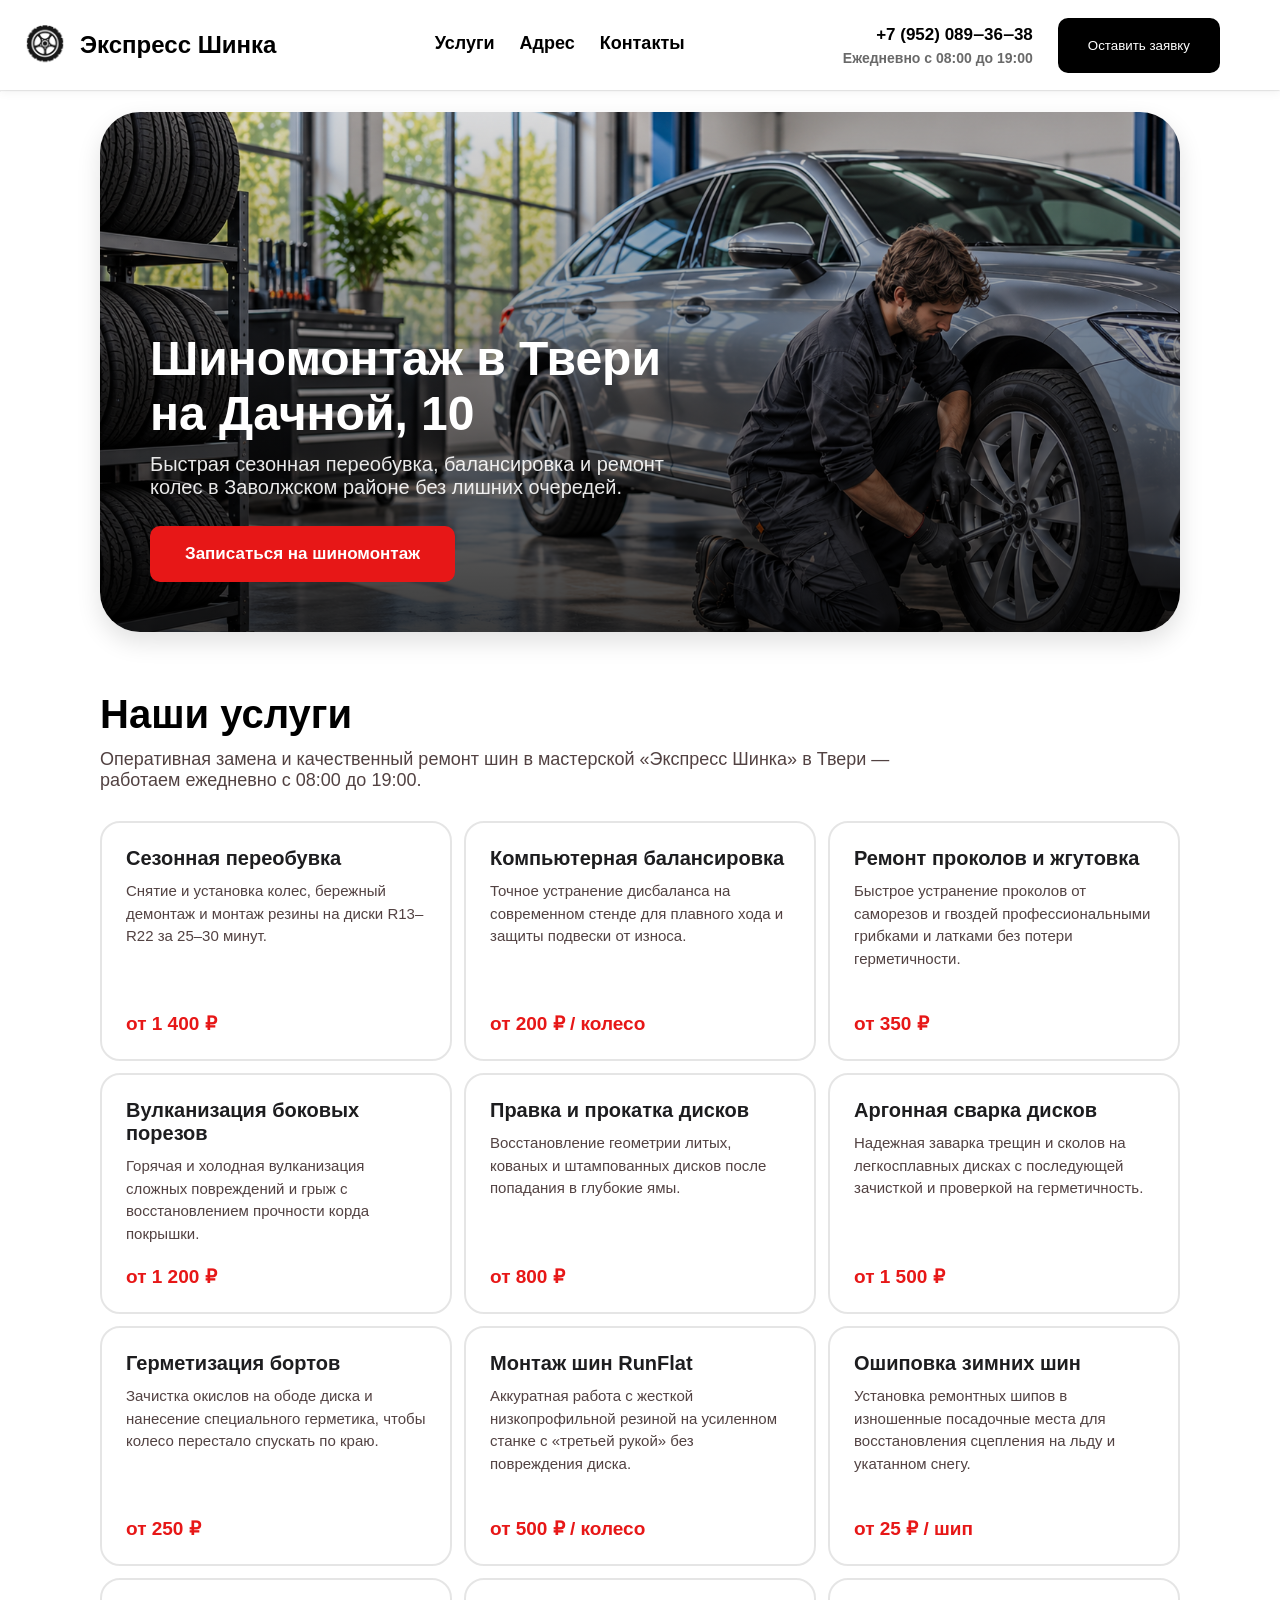
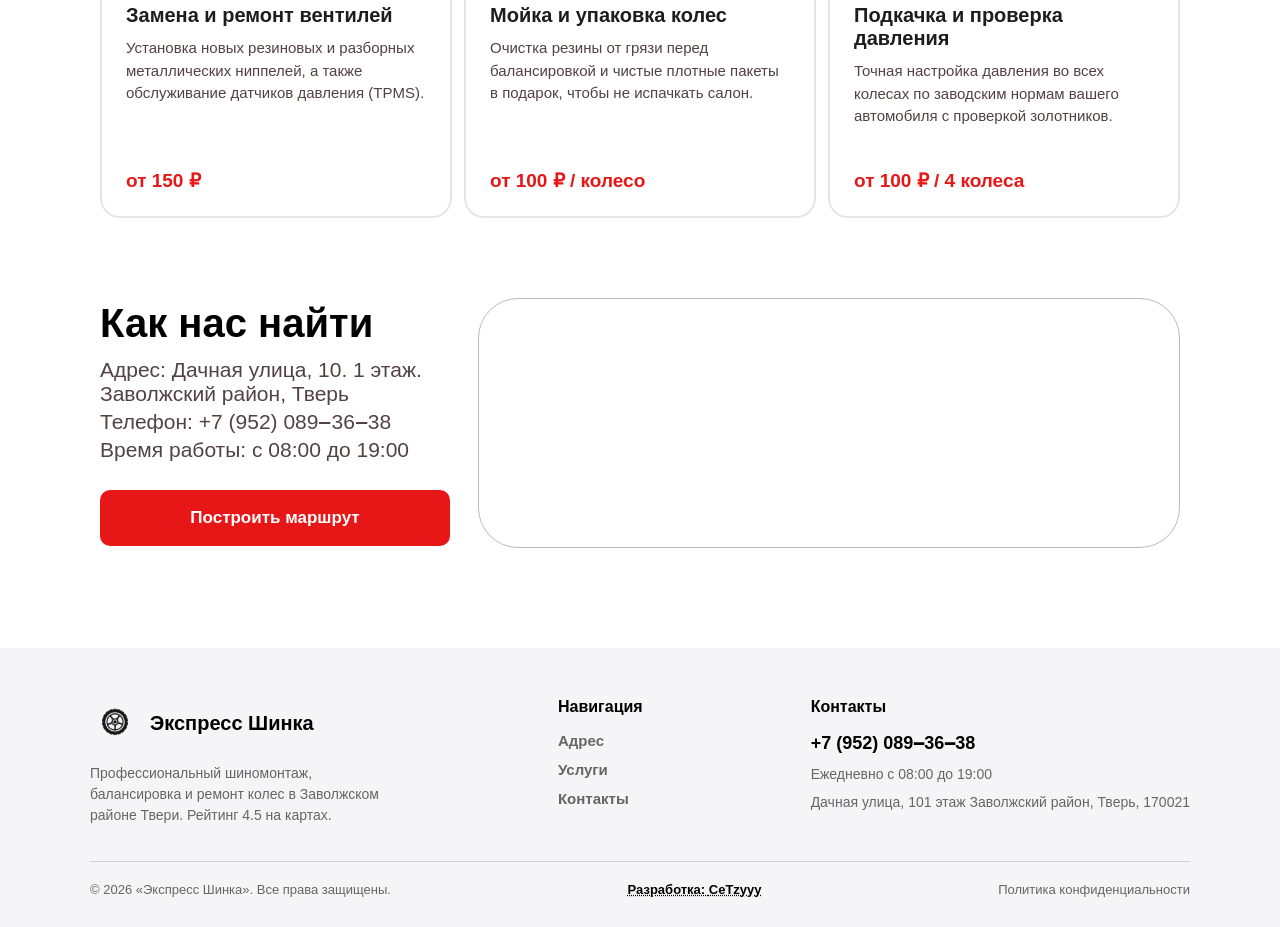
==== commit afb92577: "Update index.html" ====
--- a/index.html
+++ b/index.html
@@ -4,11 +4,19 @@
     <meta charset="UTF-8" />
     <meta name="viewport" content="width=device-width, initial-scale=1.0" />
     <meta property="og:title" content="Экспресс Шинка — шиномонтаж в Твери" />
-    <meta property="og:description" content="Быстрая сезонная переобувка, балансировка и ремонт колес без лишних очередей." />
+    <meta
+      property="og:description"
+      content="Быстрая сезонная переобувка, балансировка и ремонт колес без лишних очередей."
+    />
     <meta property="og:type" content="website" />
-    <meta property="og:url" content="https://progclubofficial.github.io/-Website-mockup-tire-service-shop/" />
-    <meta property="og:image" content="https://progclubofficial.github.io/-Website-mockup-tire-service-shop/images/main.png" />
-    <meta name="viewport" content="width=device-width, initial-scale=1.0" />
+    <meta
+      property="og:url"
+      content="https://progclubofficial.github.io/-Website-mockup-tire-service-shop/"
+    />
+    <meta
+      property="og:image"
+      content="https://progclubofficial.github.io/-Website-mockup-tire-service-shop/images/main.png"
+    />
     <title>Экспресс Шинка</title>
     <link rel="shortcut icon" href="images/favicon.ico" type="image/x-icon" />
     <link rel="stylesheet" href="style.css" />
@@ -301,7 +309,9 @@
         <hr class="footer-divider" />
         <div class="footer-bottom">
           <p>© 2026 «Экспресс Шинка». Все права защищены.</p>
-          <a href="https://t.me/CeTzyyy" class="dev-credit">Разработка: <strong>CeTzyyy</strong></a>
+          <a href="https://t.me/CeTzyyy" class="dev-credit"
+            >Разработка: <strong>CeTzyyy</strong></a
+          >
           <a href="privacy.html">Политика конфиденциальности</a>
         </div>
       </div>
@@ -319,7 +329,7 @@
 
         <h2 id="modalTitle" class="modal-title">Оставить заявку</h2>
         <p class="modal-subtitle">
-          Перезвоним в течение 5 минут и подберём удобное время.
+          Оставьте заявку — мы перезвоним вам в ближайшее время для уточнения деталей.
         </p>
 
         <form class="request-form" id="requestForm" novalidate>
@@ -416,12 +426,42 @@
         </form>
       </div>
     </div>
-        <!-- Кнопка Наверх -->
+    <!-- Кнопка Наверх -->
     <button id="scrollTopBtn" class="scroll-top-btn" aria-label="Наверх">
-      <svg xmlns="http://www.w3.org/2000/svg" width="24" height="24" viewBox="0 0 24 24" fill="none">
-        <path d="M12 19V5M5 12l7-7 7 7" stroke="white" stroke-width="2" stroke-linecap="round" stroke-linejoin="round"/>
+      <svg
+        xmlns="http://www.w3.org/2000/svg"
+        width="24"
+        height="24"
+        viewBox="0 0 24 24"
+        fill="none"
+      >
+        <path
+          d="M12 19V5M5 12l7-7 7 7"
+          stroke="white"
+          stroke-width="2"
+          stroke-linecap="round"
+          stroke-linejoin="round"
+        />
       </svg>
     </button>
+
+    <script>
+      // Кнопка наверх
+      const scrollTopBtn = document.getElementById("scrollTopBtn");
+      if (scrollTopBtn) {
+        window.addEventListener("scroll", () => {
+          if (window.scrollY > 500) {
+            scrollTopBtn.classList.add("show");
+          } else {
+            scrollTopBtn.classList.remove("show");
+          }
+        });
+
+        scrollTopBtn.addEventListener("click", () => {
+          window.scrollTo({ top: 0, behavior: "smooth" });
+        });
+      }
+    </script>
     <script src="script-modal.js"></script>
     <script>
       window.addEventListener("load", function () {
--- a/style.css
+++ b/style.css
@@ -506,9 +506,14 @@
 }
 
 .footer-bottom .dev-credit {
-  margin: 0 auto;
-  color: #00000060;
-  font-size: 13px;
+  color: #000000;
+  font-weight: 600;
+  text-decoration: underline dotted;
+  transition: color 0.2s ease;
+}
+
+.footer-bottom .dev-credit:hover {
+  color: #e71717; 
 }
 
 .footer-top {
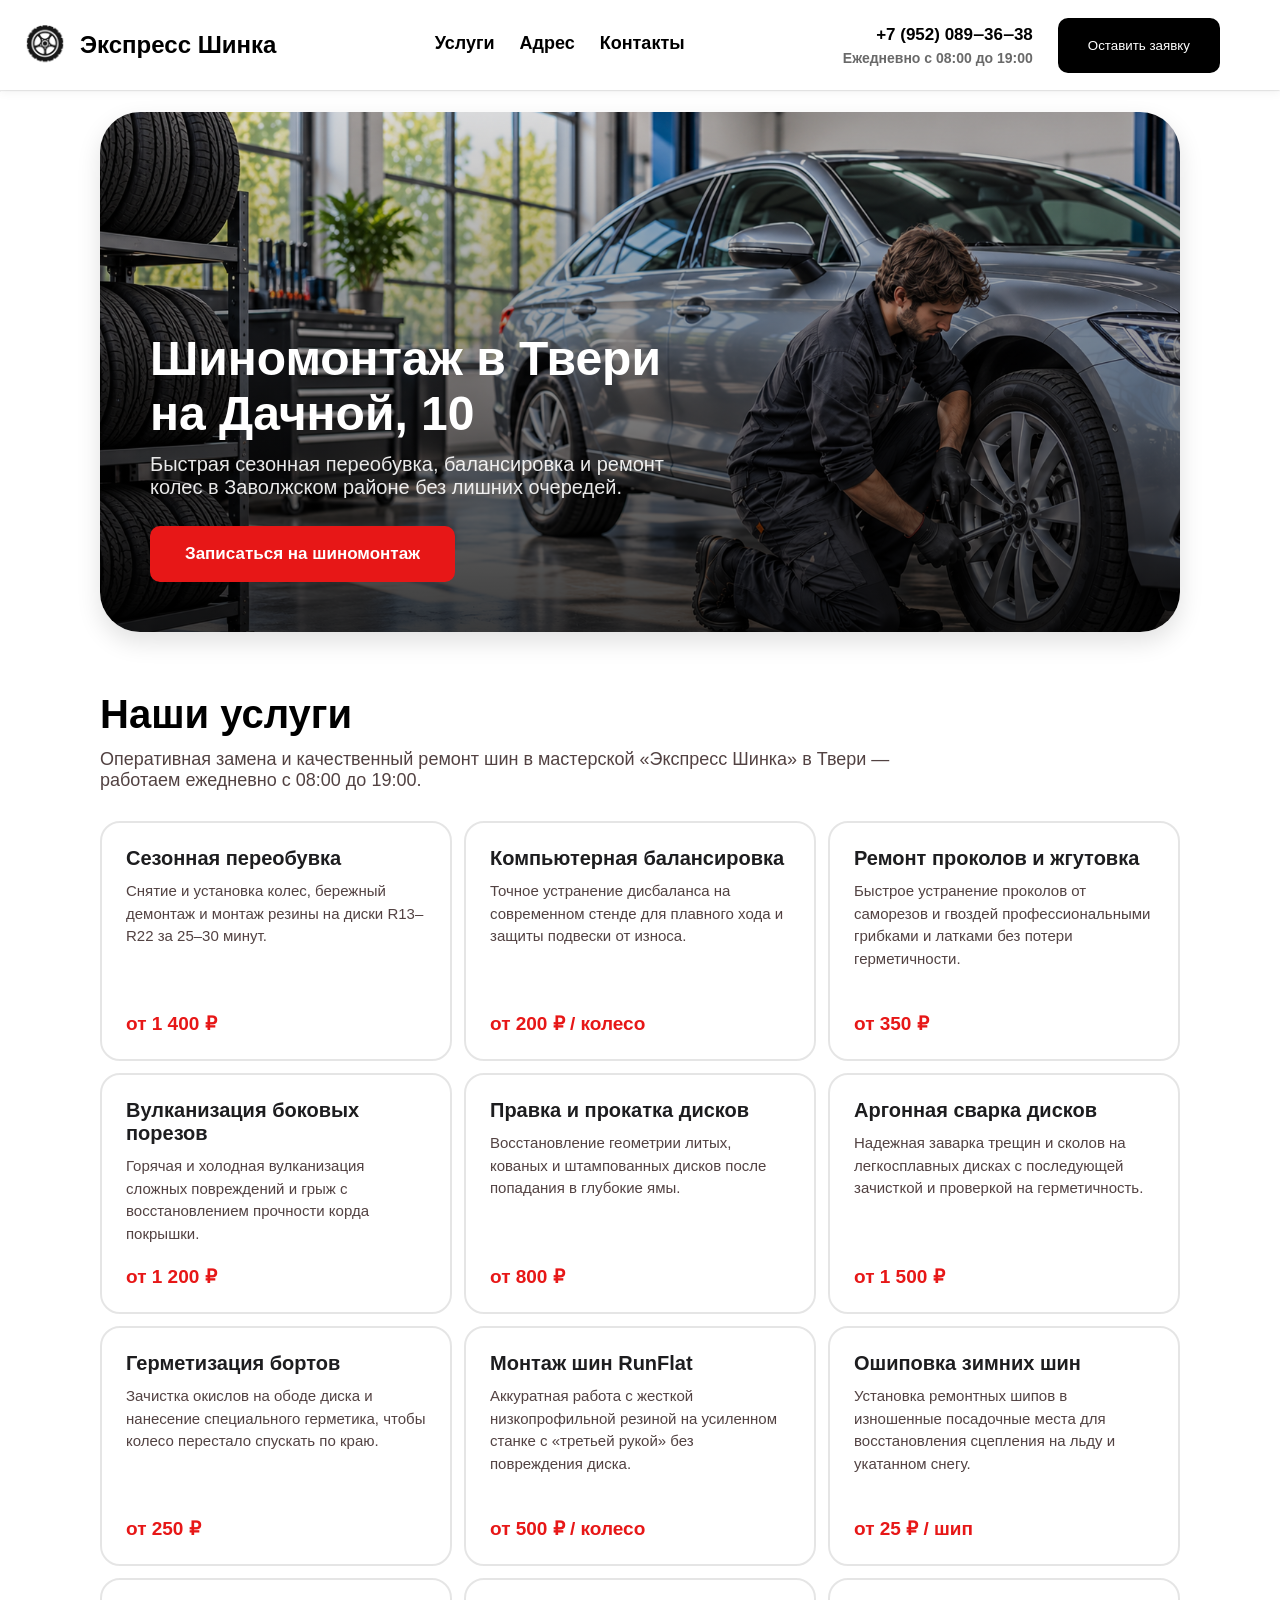
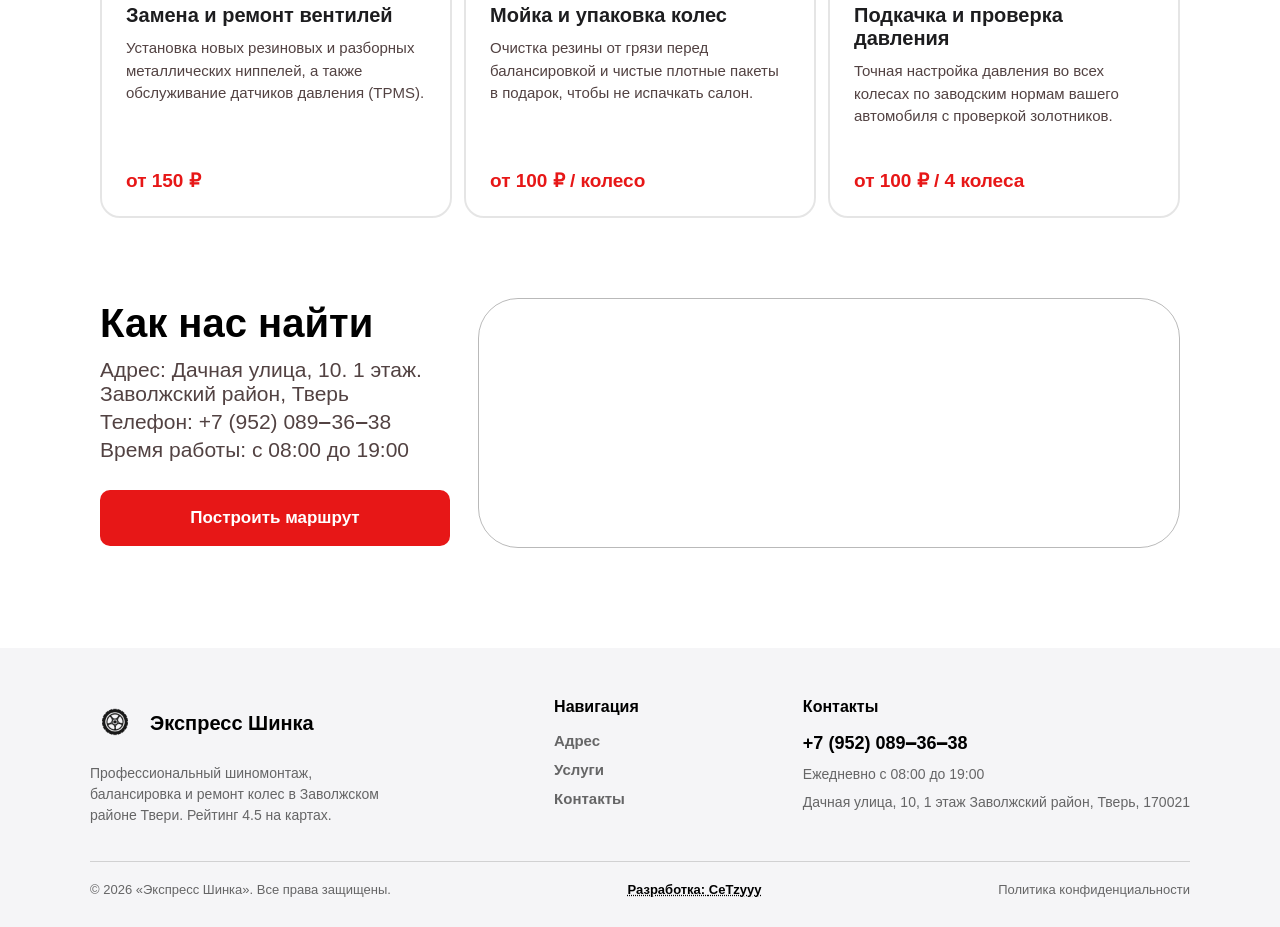
==== commit d9040b6f: "Update index.html" ====
--- a/index.html
+++ b/index.html
@@ -8,6 +8,7 @@
       property="og:description"
       content="Быстрая сезонная переобувка, балансировка и ремонт колес без лишних очередей."
     />
+    <meta name="robots" content="noindex, nofollow">
     <meta property="og:type" content="website" />
     <meta
       property="og:url"
@@ -301,7 +302,7 @@
             >
             <span class="footer-hours">Ежедневно с 08:00 до 19:00</span>
             <span class="footer-address"
-              >Дачная улица, 10​1 этаж Заволжский район, Тверь, 170021</span
+              >Дачная улица, 10​, 1 этаж Заволжский район, Тверь, 170021</span
             >
           </div>
         </div>
--- a/style.css
+++ b/style.css
@@ -794,6 +794,51 @@
     transform 0.15s ease;
 }
 
+.form-submit.loading {
+  position: relative;
+  color: transparent !important;
+  pointer-events: none;
+}
+
+.form-submit.loading::after {
+  content: "";
+  position: absolute;
+  left: 50%;
+  top: 50%;
+  width: 20px;
+  height: 20px;
+  margin: -10px 0 0 -10px;
+  border: 3px solid rgba(255, 255, 255, 0.3);
+  border-top-color: #ffffff;
+  border-radius: 50%;
+  animation: spinner 0.8s linear infinite;
+}
+
+@keyframes spinner {
+  to { transform: rotate(360deg); }
+}
+
+.form-status.loading {
+  color: #666;
+  font-weight: 500;
+  font-size: 14px;
+  margin-top: 14px;
+  display: flex;
+  align-items: center;
+  justify-content: center;
+  gap: 8px;
+}
+
+.form-status.loading::before {
+  content: "";
+  width: 14px;
+  height: 14px;
+  border: 2px solid #ccc;
+  border-top-color: #e71717;
+  border-radius: 50%;
+  animation: spinner 0.8s linear infinite;
+}
+
 .form-submit:hover {
   background: #b51515;
 }
